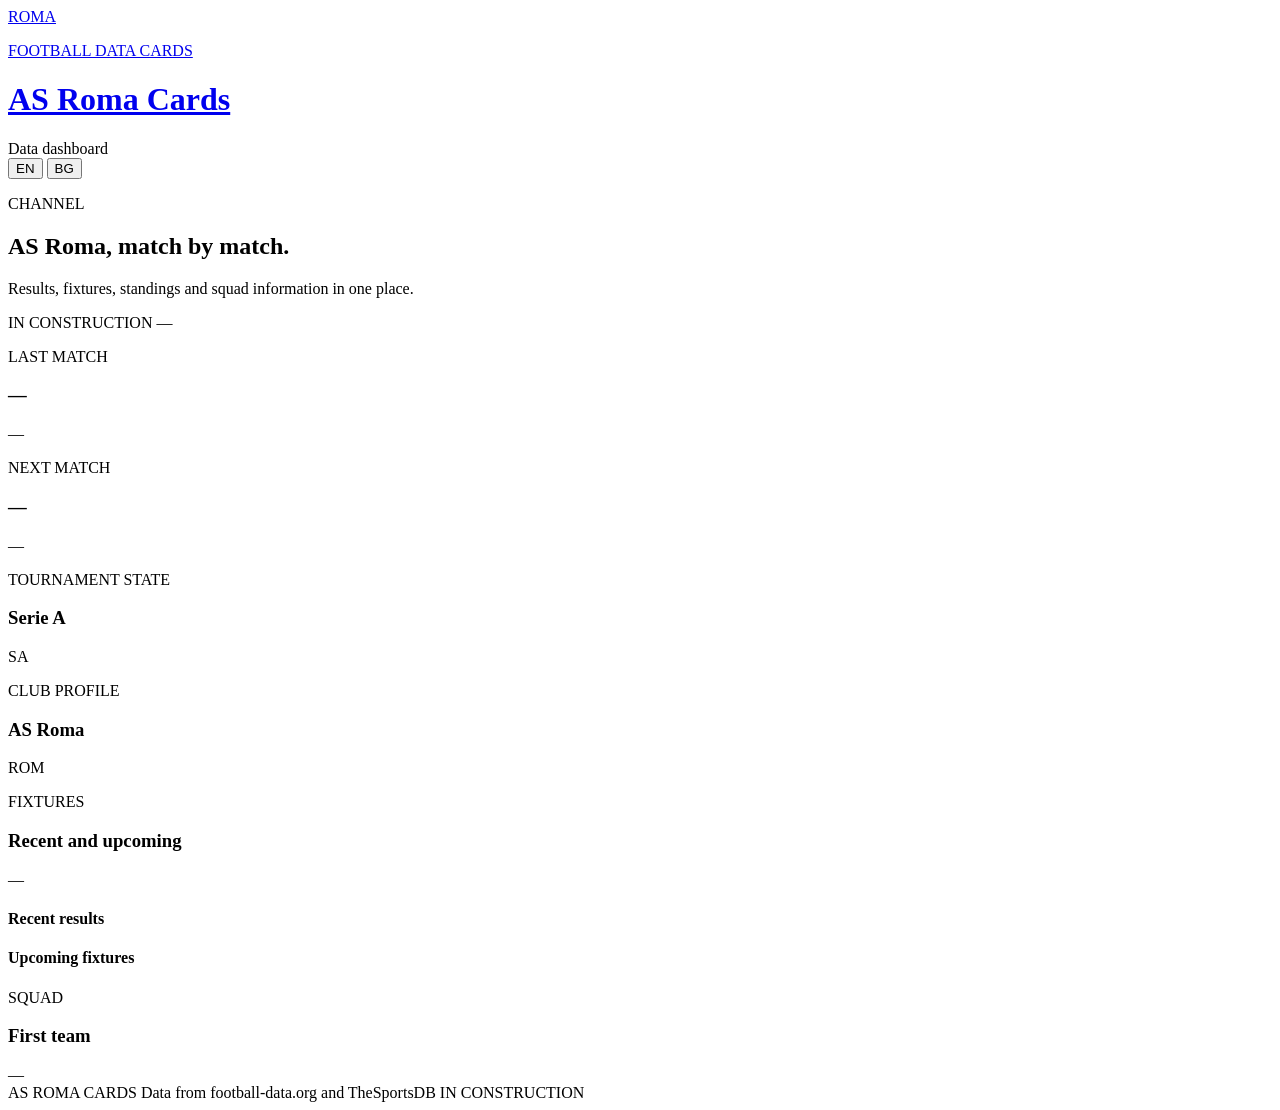
==== public/index.html @ 2088eb41 "Create index.html" ====
<!doctype html>
<html lang="en">
<head>
  <meta charset="utf-8">
  <meta name="viewport" content="width=device-width, initial-scale=1">
  <meta name="theme-color" content="#100c0e">
  <meta name="description" content="AS Roma results, fixtures, standings and squad cards.">

  <title>AS Roma Cards</title>

  <link rel="preconnect" href="https://fonts.googleapis.com">
  <link rel="preconnect" href="https://fonts.gstatic.com" crossorigin>
  <link href="https://fonts.googleapis.com/css2?family=Oswald:wght@400;500;600;700&display=swap" rel="stylesheet">

  <link rel="stylesheet" href="./styles.css">
</head>

<body>
  <header class="site-header">
    <div class="shell header-inner">
      <a class="brand" href="./" aria-label="AS Roma Cards home">
        <div class="brand-mark">ROMA</div>
        <div>
          <p class="eyebrow">FOOTBALL DATA CARDS</p>
          <h1>AS Roma Cards</h1>
        </div>
      </a>

      <div class="header-actions">
        <span class="status-chip">
          <span class="status-dot"></span>
          <span data-i18n="liveData">Data dashboard</span>
        </span>

        <div class="language-switch" aria-label="Language">
          <button class="language-button is-active" type="button" data-language="en">EN</button>
          <button class="language-button" type="button" data-language="bg">BG</button>
        </div>
      </div>
    </div>
  </header>

  <main class="shell">
    <section class="hero-section">
      <div class="hero-copy">
        <p class="eyebrow" data-i18n="channelLabel">CHANNEL</p>
        <h2 data-i18n="heroTitle">AS Roma, match by match.</h2>
        <p class="hero-description" data-i18n="heroDescription">
          Results, fixtures, standings and squad information in one place.
        </p>
      </div>

      <div class="hero-meta">
        <span class="watermark">IN CONSTRUCTION</span>
        <span id="updated-at" class="updated-at">—</span>
      </div>
    </section>

    <div id="error-message" class="error-message is-hidden" role="alert"></div>

    <section class="match-grid" aria-label="Match overview">
      <article class="panel match-panel">
        <div class="panel-heading">
          <div>
            <p class="eyebrow" data-i18n="lastMatch">LAST MATCH</p>
            <h3 id="last-match-competition">—</h3>
          </div>
          <span id="last-match-status" class="match-status">—</span>
        </div>

        <div id="last-match" class="match-content">
          <div class="loading-block"></div>
        </div>
      </article>

      <article class="panel match-panel next-panel">
        <div class="panel-heading">
          <div>
            <p class="eyebrow" data-i18n="nextMatch">NEXT MATCH</p>
            <h3 id="next-match-competition">—</h3>
          </div>
          <span id="next-match-status" class="match-status match-status-next">—</span>
        </div>

        <div id="next-match" class="match-content">
          <div class="loading-block"></div>
        </div>
      </article>
    </section>

    <section class="dashboard-grid">
      <article class="panel standings-panel">
        <div class="panel-heading">
          <div>
            <p class="eyebrow" data-i18n="tournamentState">TOURNAMENT STATE</p>
            <h3 data-i18n="serieA">Serie A</h3>
          </div>
          <span class="competition-code">SA</span>
        </div>

        <div id="standing-summary" class="standing-summary">
          <div class="loading-block"></div>
        </div>
      </article>

      <article class="panel club-panel">
        <div class="panel-heading">
          <div>
            <p class="eyebrow" data-i18n="clubProfile">CLUB PROFILE</p>
            <h3>AS Roma</h3>
          </div>
          <span class="competition-code">ROM</span>
        </div>

        <div id="club-profile" class="club-profile">
          <div class="loading-block"></div>
        </div>
      </article>
    </section>

    <section class="panel fixtures-panel">
      <div class="panel-heading">
        <div>
          <p class="eyebrow" data-i18n="fixtures">FIXTURES</p>
          <h3 data-i18n="recentAndUpcoming">Recent and upcoming</h3>
        </div>
        <span id="fixture-count" class="muted-label">—</span>
      </div>

      <div class="fixture-columns">
        <div>
          <h4 class="subheading" data-i18n="recentResults">Recent results</h4>
          <div id="recent-fixtures" class="fixture-list"></div>
        </div>

        <div>
          <h4 class="subheading" data-i18n="upcomingFixtures">Upcoming fixtures</h4>
          <div id="upcoming-fixtures" class="fixture-list"></div>
        </div>
      </div>
    </section>

    <section class="panel squad-panel">
      <div class="panel-heading">
        <div>
          <p class="eyebrow" data-i18n="squad">SQUAD</p>
          <h3 data-i18n="firstTeam">First team</h3>
        </div>
        <span id="squad-count" class="muted-label">—</span>
      </div>

      <div id="squad-list" class="squad-grid"></div>
    </section>
  </main>

  <footer class="site-footer">
    <div class="shell footer-inner">
      <span>AS ROMA CARDS</span>
      <span data-i18n="dataCredit">Data from football-data.org and TheSportsDB</span>
      <span>IN CONSTRUCTION</span>
    </div>
  </footer>

  <script src="./app.js" defer></script>
</body>
</html>
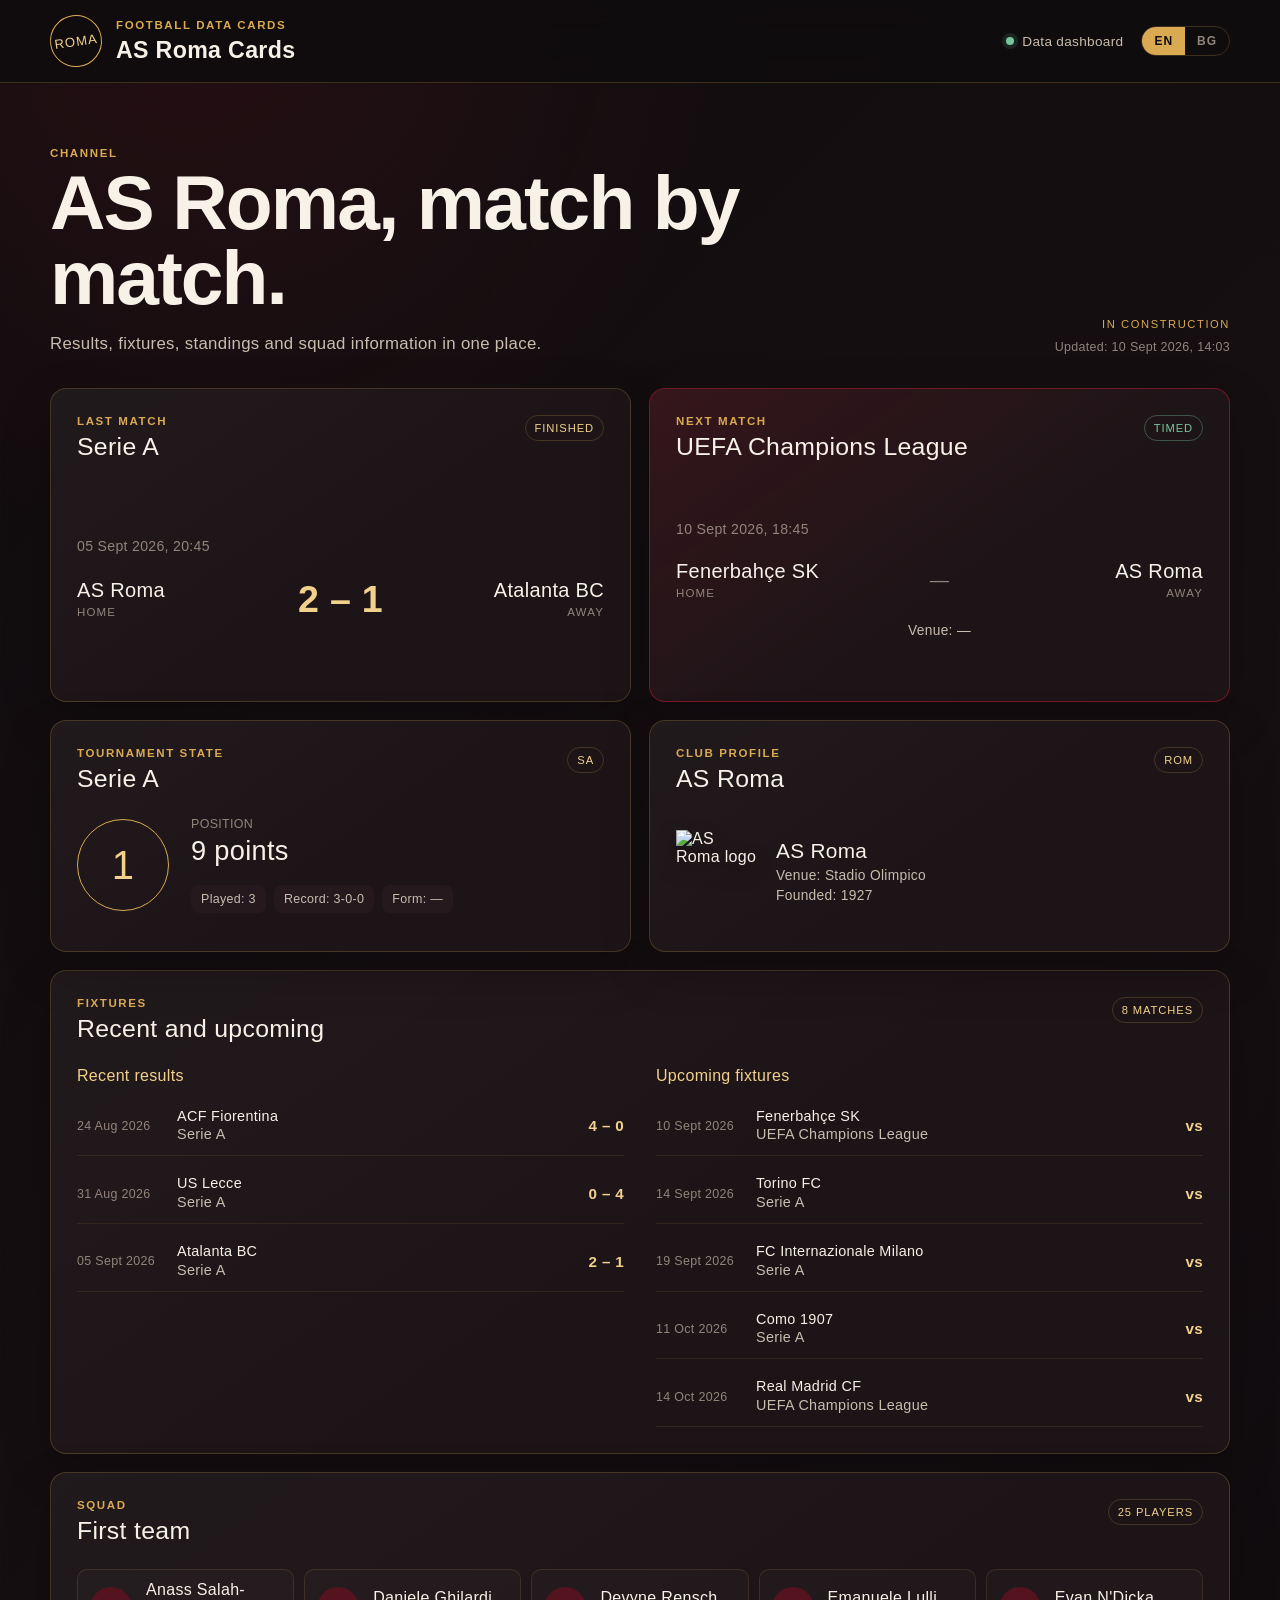
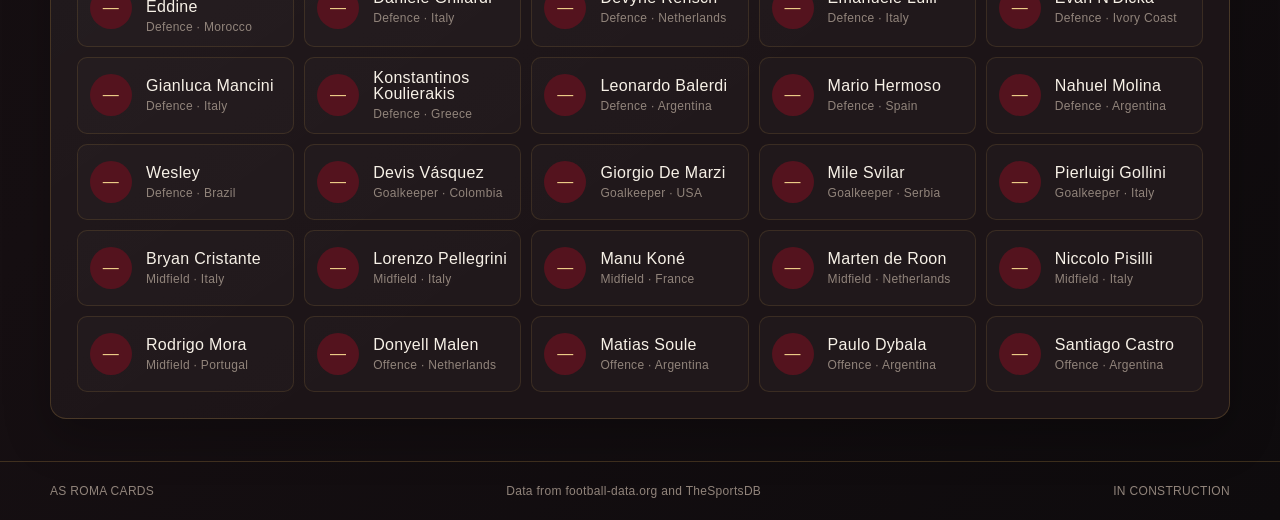
==== commit f9aa9481: "Update section class for squad panel in index.html" ====
--- a/public/index.html
+++ b/public/index.html
@@ -140,8 +140,8 @@
       </div>
     </section>
 
-    <section class="panel squad-panel">
-      <div class="panel-heading">
+<section id="squad-section" class="panel squad-panel">
+  <div class="panel-heading">
         <div>
           <p class="eyebrow" data-i18n="squad">SQUAD</p>
           <h3 data-i18n="firstTeam">First team</h3>
--- a/public/styles.css
+++ b/public/styles.css
@@ -0,0 +1,626 @@
+:root {
+  --roma-red: #8e1b2b;
+  --roma-red-dark: #54131e;
+  --roma-red-bright: #b32a3d;
+  --roma-gold: #d9aa52;
+  --roma-gold-light: #f1d18b;
+
+  --background: #100c0e;
+  --background-soft: #171114;
+  --panel: #1c1417;
+  --panel-light: #25191d;
+  --border: rgba(217, 170, 82, 0.22);
+
+  --text: #f7f1e7;
+  --text-soft: #c9bdaf;
+  --text-muted: #91847b;
+  --success: #77c69b;
+  --danger: #df7180;
+
+  --font: "Oswald", sans-serif;
+  --radius: 16px;
+  --shadow: 0 18px 48px rgba(0, 0, 0, 0.24);
+}
+
+* {
+  box-sizing: border-box;
+}
+
+html {
+  background: var(--background);
+  scroll-behavior: smooth;
+}
+
+body {
+  min-width: 320px;
+  margin: 0;
+  color: var(--text);
+  background:
+    radial-gradient(circle at 15% 0%, rgba(142, 27, 43, 0.16), transparent 34rem),
+    linear-gradient(135deg, #100c0e 0%, #160f12 55%, #0e0b0d 100%);
+  font-family: var(--font);
+  font-size: 16px;
+  letter-spacing: 0.02em;
+}
+
+button,
+a {
+  font: inherit;
+}
+
+button {
+  cursor: pointer;
+}
+
+.shell {
+  width: min(1180px, calc(100% - 40px));
+  margin: 0 auto;
+}
+
+.site-header {
+  position: sticky;
+  top: 0;
+  z-index: 10;
+  border-bottom: 1px solid var(--border);
+  background: rgba(16, 12, 14, 0.92);
+  backdrop-filter: blur(16px);
+}
+
+.header-inner {
+  display: flex;
+  align-items: center;
+  justify-content: space-between;
+  min-height: 82px;
+  gap: 24px;
+}
+
+.brand {
+  display: flex;
+  align-items: center;
+  gap: 14px;
+  color: var(--text);
+  text-decoration: none;
+}
+
+.brand-mark {
+  display: grid;
+  place-items: center;
+  width: 52px;
+  height: 52px;
+  border: 1px solid var(--roma-gold);
+  border-radius: 50%;
+  color: var(--roma-gold-light);
+  font-size: 0.82rem;
+  letter-spacing: 0.08em;
+  transform: rotate(-8deg);
+}
+
+.brand h1,
+.hero-section h2,
+.panel h3,
+.site-footer {
+  margin: 0;
+}
+
+.brand h1 {
+  color: var(--text);
+  font-size: 1.45rem;
+  font-weight: 600;
+}
+
+.eyebrow {
+  margin: 0 0 6px;
+  color: var(--roma-gold);
+  font-size: 0.72rem;
+  font-weight: 600;
+  letter-spacing: 0.14em;
+}
+
+.header-actions {
+  display: flex;
+  align-items: center;
+  gap: 18px;
+}
+
+.status-chip {
+  display: inline-flex;
+  align-items: center;
+  gap: 8px;
+  color: var(--text-soft);
+  font-size: 0.85rem;
+}
+
+.status-dot {
+  width: 8px;
+  height: 8px;
+  border-radius: 50%;
+  background: var(--success);
+  box-shadow: 0 0 0 4px rgba(119, 198, 155, 0.12);
+}
+
+.language-switch {
+  display: inline-flex;
+  overflow: hidden;
+  border: 1px solid var(--border);
+  border-radius: 999px;
+}
+
+.language-button {
+  border: 0;
+  padding: 7px 12px;
+  color: var(--text-muted);
+  background: transparent;
+  font-size: 0.75rem;
+  font-weight: 600;
+  letter-spacing: 0.08em;
+}
+
+.language-button.is-active {
+  color: var(--background);
+  background: var(--roma-gold);
+}
+
+.hero-section {
+  display: flex;
+  align-items: end;
+  justify-content: space-between;
+  gap: 32px;
+  padding: 64px 0 34px;
+}
+
+.hero-section h2 {
+  max-width: 720px;
+  color: var(--text);
+  font-size: clamp(2.2rem, 6vw, 4.8rem);
+  font-weight: 600;
+  line-height: 0.98;
+  letter-spacing: -0.025em;
+}
+
+.hero-description {
+  max-width: 580px;
+  margin: 18px 0 0;
+  color: var(--text-soft);
+  font-size: 1.05rem;
+}
+
+.hero-meta {
+  display: flex;
+  flex-direction: column;
+  align-items: flex-end;
+  gap: 10px;
+  min-width: 175px;
+  text-align: right;
+}
+
+.watermark {
+  color: var(--roma-gold);
+  font-size: 0.7rem;
+  letter-spacing: 0.14em;
+}
+
+.updated-at {
+  color: var(--text-muted);
+  font-size: 0.78rem;
+}
+
+.match-grid,
+.dashboard-grid {
+  display: grid;
+  grid-template-columns: repeat(2, minmax(0, 1fr));
+  gap: 18px;
+  margin-bottom: 18px;
+}
+
+.panel {
+  border: 1px solid var(--border);
+  border-radius: var(--radius);
+  background:
+    linear-gradient(145deg, rgba(255, 255, 255, 0.025), transparent 55%),
+    var(--panel);
+  box-shadow: var(--shadow);
+}
+
+.match-panel {
+  min-height: 310px;
+  padding: 26px;
+}
+
+.next-panel {
+  border-color: rgba(142, 27, 43, 0.75);
+  background:
+    linear-gradient(145deg, rgba(142, 27, 43, 0.22), transparent 60%),
+    var(--panel);
+}
+
+.panel-heading {
+  display: flex;
+  align-items: flex-start;
+  justify-content: space-between;
+  gap: 16px;
+  margin-bottom: 24px;
+}
+
+.panel-heading h3 {
+  color: var(--text);
+  font-size: 1.55rem;
+  font-weight: 500;
+}
+
+.match-status,
+.competition-code,
+.muted-label {
+  display: inline-flex;
+  align-items: center;
+  min-height: 26px;
+  padding: 4px 9px;
+  border: 1px solid var(--border);
+  border-radius: 999px;
+  color: var(--roma-gold-light);
+  font-size: 0.7rem;
+  letter-spacing: 0.08em;
+  text-transform: uppercase;
+}
+
+.match-status-next {
+  color: var(--success);
+  border-color: rgba(119, 198, 155, 0.36);
+}
+
+.match-content {
+  display: grid;
+  align-content: center;
+  min-height: 190px;
+}
+
+.match-date {
+  margin: 0 0 24px;
+  color: var(--text-muted);
+  font-size: 0.88rem;
+}
+
+.match-teams {
+  display: grid;
+  grid-template-columns: 1fr auto 1fr;
+  align-items: center;
+  gap: 16px;
+}
+
+.match-team {
+  display: grid;
+  gap: 4px;
+  color: var(--text);
+  font-size: 1.25rem;
+  line-height: 1.08;
+}
+
+.match-team:last-child {
+  text-align: right;
+}
+
+.team-note {
+  color: var(--text-muted);
+  font-size: 0.72rem;
+  letter-spacing: 0.1em;
+  text-transform: uppercase;
+}
+
+.match-score {
+  min-width: 90px;
+  color: var(--roma-gold-light);
+  font-size: 2.35rem;
+  font-weight: 600;
+  text-align: center;
+}
+
+.match-score.pending {
+  color: var(--text-muted);
+  font-size: 1.2rem;
+  font-weight: 400;
+}
+
+.match-venue {
+  margin: 24px 0 0;
+  color: var(--text-soft);
+  font-size: 0.86rem;
+  text-align: center;
+}
+
+.standings-panel,
+.club-panel,
+.fixtures-panel,
+.squad-panel {
+  padding: 26px;
+}
+
+.standing-summary {
+  display: grid;
+  grid-template-columns: auto 1fr;
+  align-items: center;
+  gap: 22px;
+}
+
+.standing-position {
+  display: grid;
+  place-items: center;
+  width: 92px;
+  height: 92px;
+  border: 1px solid var(--roma-gold);
+  border-radius: 50%;
+  color: var(--roma-gold-light);
+  font-size: 2.5rem;
+  line-height: 1;
+}
+
+.standing-label {
+  margin: 0 0 4px;
+  color: var(--text-muted);
+  font-size: 0.78rem;
+  text-transform: uppercase;
+}
+
+.standing-points {
+  margin: 0;
+  color: var(--text);
+  font-size: 1.7rem;
+}
+
+.standing-record {
+  display: flex;
+  flex-wrap: wrap;
+  gap: 8px;
+  margin-top: 18px;
+}
+
+.stat-pill {
+  padding: 7px 10px;
+  border-radius: 8px;
+  color: var(--text-soft);
+  background: var(--panel-light);
+  font-size: 0.78rem;
+}
+
+.club-profile {
+  display: flex;
+  align-items: center;
+  gap: 18px;
+  min-height: 108px;
+}
+
+.club-crest {
+  width: 82px;
+  height: 82px;
+  object-fit: contain;
+  filter: drop-shadow(0 8px 10px rgba(0, 0, 0, 0.3));
+}
+
+.club-profile-text {
+  display: grid;
+  gap: 5px;
+}
+
+.club-profile-text strong {
+  color: var(--text);
+  font-size: 1.3rem;
+  font-weight: 500;
+}
+
+.club-profile-text span {
+  color: var(--text-soft);
+  font-size: 0.86rem;
+}
+
+.fixtures-panel,
+.squad-panel {
+  margin-bottom: 18px;
+}
+
+.fixture-columns {
+  display: grid;
+  grid-template-columns: repeat(2, minmax(0, 1fr));
+  gap: 32px;
+}
+
+.subheading {
+  margin: 0 0 12px;
+  color: var(--roma-gold-light);
+  font-size: 1rem;
+  font-weight: 500;
+}
+
+.fixture-list {
+  display: grid;
+  gap: 8px;
+}
+
+.fixture-row {
+  display: grid;
+  grid-template-columns: 88px 1fr auto;
+  align-items: center;
+  gap: 12px;
+  padding: 12px 0;
+  border-bottom: 1px solid rgba(217, 170, 82, 0.11);
+}
+
+.fixture-date {
+  color: var(--text-muted);
+  font-size: 0.78rem;
+}
+
+.fixture-opponents {
+  display: grid;
+  gap: 3px;
+  color: var(--text-soft);
+  font-size: 0.9rem;
+  line-height: 1.1;
+}
+
+.fixture-opponents strong {
+  color: var(--text);
+  font-weight: 500;
+}
+
+.fixture-score {
+  color: var(--roma-gold-light);
+  font-size: 0.95rem;
+  font-weight: 600;
+}
+
+.squad-grid {
+  display: grid;
+  grid-template-columns: repeat(auto-fill, minmax(205px, 1fr));
+  gap: 10px;
+}
+
+.player-card {
+  display: grid;
+  grid-template-columns: 44px 1fr;
+  align-items: center;
+  gap: 12px;
+  min-height: 76px;
+  padding: 12px;
+  border: 1px solid rgba(217, 170, 82, 0.14);
+  border-radius: 10px;
+  background: rgba(255, 255, 255, 0.018);
+}
+
+.player-number {
+  display: grid;
+  place-items: center;
+  width: 42px;
+  height: 42px;
+  border-radius: 50%;
+  color: var(--roma-gold-light);
+  background: var(--roma-red-dark);
+  font-size: 1rem;
+}
+
+.player-name {
+  display: block;
+  color: var(--text);
+  font-size: 1rem;
+  font-weight: 500;
+  line-height: 1.05;
+}
+
+.player-info {
+  display: block;
+  margin-top: 4px;
+  color: var(--text-muted);
+  font-size: 0.75rem;
+}
+
+.empty-state {
+  color: var(--text-muted);
+  font-size: 0.9rem;
+}
+
+.loading-block {
+  width: 100%;
+  height: 110px;
+  border-radius: 10px;
+  background: linear-gradient(
+    90deg,
+    rgba(255, 255, 255, 0.03),
+    rgba(255, 255, 255, 0.08),
+    rgba(255, 255, 255, 0.03)
+  );
+  background-size: 220% 100%;
+  animation: loading 1.5s ease-in-out infinite;
+}
+
+.error-message {
+  margin-bottom: 18px;
+  padding: 14px 16px;
+  border: 1px solid rgba(223, 113, 128, 0.45);
+  border-radius: 10px;
+  color: #ffc6cd;
+  background: rgba(142, 27, 43, 0.2);
+}
+
+.is-hidden {
+  display: none !important;
+}
+
+.site-footer {
+  margin-top: 42px;
+  border-top: 1px solid var(--border);
+  color: var(--text-muted);
+  font-size: 0.75rem;
+}
+
+.footer-inner {
+  display: flex;
+  justify-content: space-between;
+  gap: 18px;
+  padding: 22px 0;
+}
+
+@keyframes loading {
+  from {
+    background-position: 100% 0;
+  }
+
+  to {
+    background-position: -100% 0;
+  }
+}
+
+@media (max-width: 760px) {
+  .shell {
+    width: min(100% - 28px, 640px);
+  }
+
+  .header-inner,
+  .hero-section,
+  .footer-inner {
+    align-items: flex-start;
+    flex-direction: column;
+  }
+
+  .header-inner {
+    justify-content: center;
+    padding: 16px 0;
+  }
+
+  .header-actions {
+    width: 100%;
+    justify-content: space-between;
+  }
+
+  .hero-section {
+    padding: 42px 0 28px;
+  }
+
+  .hero-meta {
+    align-items: flex-start;
+    text-align: left;
+  }
+
+  .match-grid,
+  .dashboard-grid,
+  .fixture-columns {
+    grid-template-columns: 1fr;
+  }
+
+  .match-panel,
+  .standings-panel,
+  .club-panel,
+  .fixtures-panel,
+  .squad-panel {
+    padding: 20px;
+  }
+
+  .match-team {
+    font-size: 1rem;
+  }
+
+  .match-score {
+    min-width: 64px;
+    font-size: 1.8rem;
+  }
+
+  .fixture-row {
+    grid-template-columns: 72px 1fr auto;
+  }
+}
